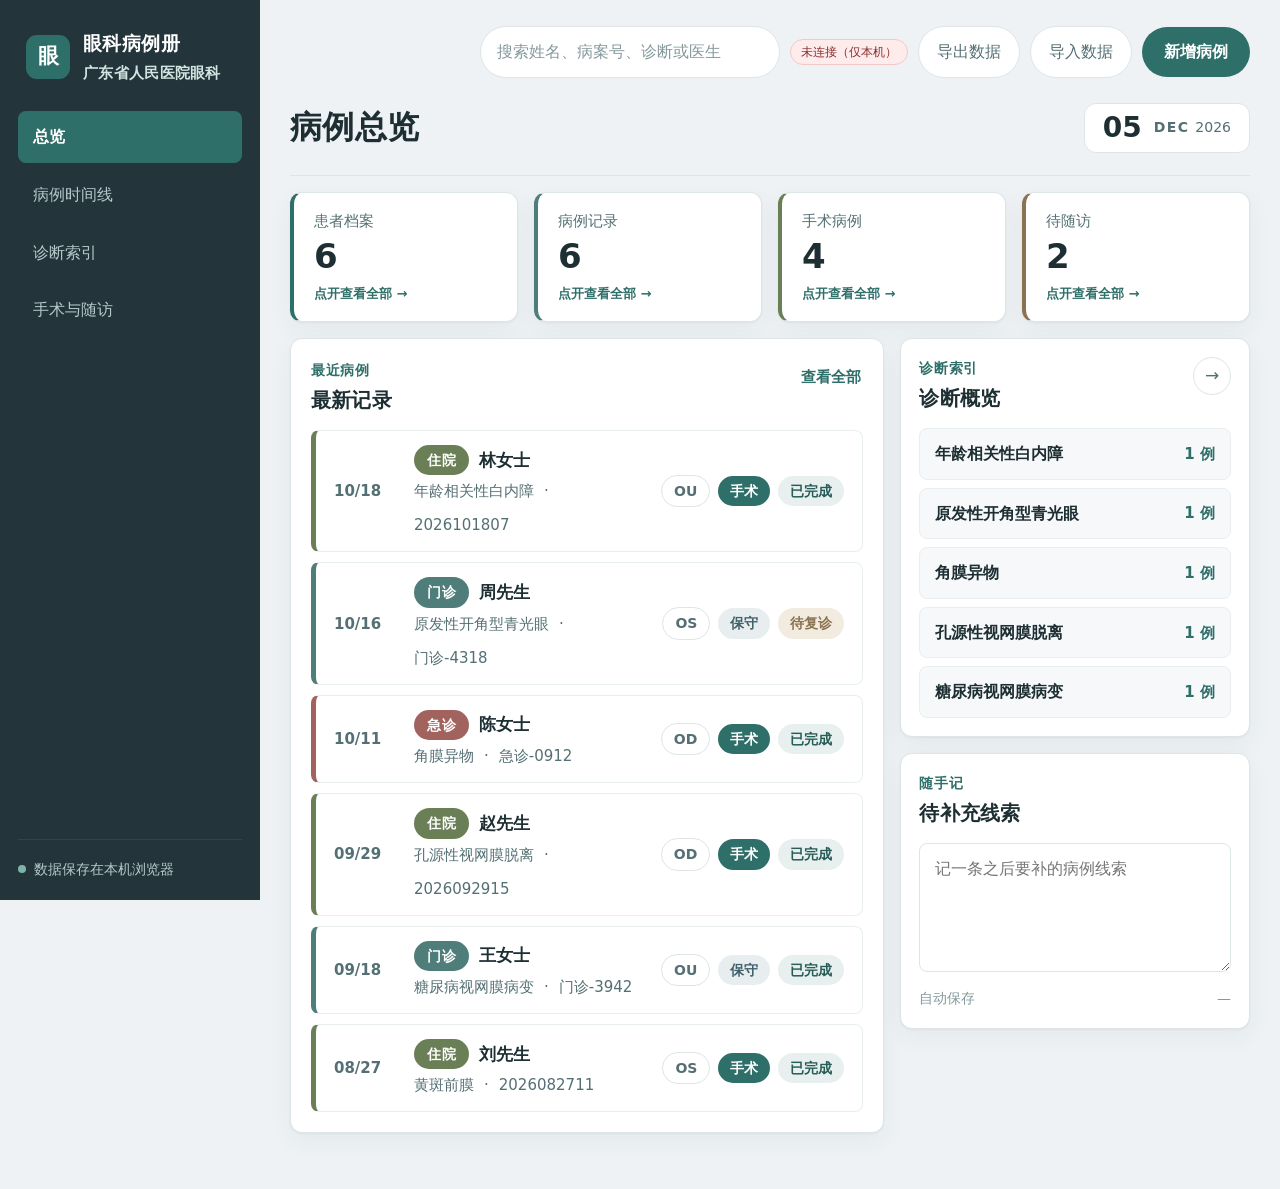
==== index.html @ 085a5a2a "眼科病例录入应用 v57：手机端适配 + PWA 外壳 + AI 结构化抽字段 + 离线独立模式" ====
<!doctype html>
<html lang="zh-CN">
  <head>
    <meta charset="UTF-8" />
    <meta name="viewport" content="width=device-width, initial-scale=1.0" />
    <meta name="theme-color" content="#eef2f4" />
    <title>眼科病例册 | 广东省人民医院眼科</title>
    <link rel="stylesheet" href="./styles.css?v=57" />
    <script src="./app.js?v=57" defer></script>
      <meta http-equiv="Cache-Control" content="no-cache, no-store, must-revalidate" />
    <meta http-equiv="Pragma" content="no-cache" />
    <meta http-equiv="Expires" content="0" />
  <link rel="manifest" href="./manifest.webmanifest"><link rel="apple-touch-icon" href="./icon-192.png"><meta name="theme-color" content="#2f6fed"><meta name="apple-mobile-web-app-capable" content="yes"><meta name="apple-mobile-web-app-title" content="病例记录">
</head>
  <body>
    <div class="app-shell">
      <aside class="sidebar" aria-label="主导航">
        <div class="brand">
          <div class="brand-mark">眼</div>
          <div class="brand-text">
            <strong>眼科病例册</strong>
            <span>广东省人民医院眼科</span>
          </div>
        </div>

        <nav id="primaryNav" class="primary-nav">
          <button class="nav-item active" data-view="dashboard" type="button">总览</button>
          <button class="nav-item" data-view="timeline" type="button">病例时间线</button>
          <button class="nav-item" data-view="diagnosis" type="button">诊断索引</button>
          <button class="nav-item" data-view="surgery" type="button">手术与随访</button>

        </nav>

        <div class="sidebar-bottom">
          <span class="local-status"><i></i>数据保存在本机浏览器</span>
        </div>
      </aside>

      <main class="main-shell">
        <header class="topbar">
          <div class="mobile-brand">
            <div class="brand-mark">眼</div>
            <strong>眼科病例册 · 广东省人民医院眼科</strong>
          </div>
          <div class="topbar-actions">
            <label class="global-search" aria-label="搜索病例或医生">
              <input id="globalSearch" type="search" placeholder="搜索姓名、病案号、诊断或医生" autocomplete="off" />
            </label>
            <span id="syncStatus" class="sync-status is-busy" title="与电脑上的共享病例库自动同步，点一下可立即同步">正在连接…</span>
          <button id="exportBtn" class="quiet-btn" type="button">导出数据</button>
            <button id="importBtn" class="quiet-btn" type="button" title="从电脑导出的 JSON 文件导入，用于换设备或同步">导入数据</button>
            <input id="importFile" class="hidden" type="file" accept=".json,application/json" />
            <button id="addRecordBtn" class="primary-btn" type="button">新增病例</button>
          </div>
        </header>

        <section class="page-header">
          <div>
            <span id="viewEyebrow" class="eyebrow">广东省人民医院眼科</span>
            <h1 id="pageTitle">病例总览</h1>
            <p id="pageSubtitle" class="page-subtitle hidden">把每次接诊留下来，之后还能按诊断和日期回看。</p>
          </div>
          <div class="date-stamp" aria-label="当前日期">
            <strong id="headerDay">20</strong>
            <span><b id="headerMonth">OCT</b><em id="headerYear">2026</em></span>
          </div>
        </section>

        <div id="toast" class="toast" role="status" aria-live="polite"></div>

        <section id="dashboardView" class="view-panel">
          <div class="metric-grid">
            <article class="metric-card">
              <span class="metric-label">患者档案</span>
              <strong id="metricPatients">0</strong>
              <span id="metricPatientsDelta" class="metric-caption">累计去重患者</span>
            </article>
            <article class="metric-card">
              <span class="metric-label">病例记录</span>
              <strong id="metricRecords">0</strong>
              <span class="metric-caption">门诊 · 急诊 · 住院 · 随访</span>
            </article>
            <article class="metric-card">
              <span class="metric-label">手术病例</span>
              <strong id="metricSurgeries">0</strong>
              <span class="metric-caption">已记录手术及操作</span>
            </article>
            <article class="metric-card">
              <span class="metric-label">待随访</span>
              <strong id="metricFollowups">0</strong>
              <span id="metricFollowupCaption" class="metric-caption">未来 30 天内</span>
            </article>
          </div>

          <div class="content-grid overview-grid">
            <section class="section-block main-column">
              <div class="section-heading">
                <div>
                  <span class="section-kicker">最近病例</span>
                  <h2>最新记录</h2>
                </div>
                <button class="text-btn" data-go-view="timeline" type="button">查看全部</button>
              </div>
              <div id="recentList" class="record-list"></div>
            </section>

            <aside class="quick-column">
              <section class="section-block compact-block">
                <div class="section-heading">
                  <div>
                    <span class="section-kicker">诊断索引</span>
                    <h2>诊断概览</h2>
                  </div>
                  <button class="icon-btn" data-go-view="diagnosis" type="button" title="打开诊断索引">→</button>
                </div>
                <div id="diagnosisMini" class="diagnosis-mini-list"></div>
              </section>

              <section class="section-block compact-block">
                <div class="section-heading">
                  <div>
                    <span class="section-kicker">随手记</span>
                    <h2>待补充线索</h2>
                  </div>
                </div>
                <textarea id="quickNote" rows="4" placeholder="记一条之后要补的病例线索"></textarea>
                <div class="quick-note-footer"><span>自动保存</span><span id="noteSavedAt">—</span></div>
              </section>
            </aside>
          </div>
        </section>

        <section id="timelineView" class="view-panel hidden">
          <div class="view-toolbar">
            <div class="filter-tabs" id="typeFilters">
              <button id="dateFilterChip" class="filter-tab active hidden" data-clear-date="1" type="button">日期</button>
            <button class="filter-tab active" data-type-filter="全部" type="button">全部 <span id="allCount">0</span></button>
            <label class="select-control date-picker">日期<input id="datePick" type="date" /></label>
              <button class="filter-tab" data-type-filter="门诊" type="button">门诊</button>
              <button class="filter-tab" data-type-filter="急诊" type="button">急诊</button>
              <button class="filter-tab" data-type-filter="住院" type="button">住院</button>
              <button class="filter-tab" data-type-filter="随访" type="button">随访</button>
              <button class="filter-tab" data-type-filter="疑难" type="button">疑难</button>
            </div>
            <label class="select-control">排序
              <select id="sortSelect">
                <option value="latest">最新优先</option>
                <option value="oldest">最早优先</option>
                <option value="name">按姓名</option>
              </select>
            </label>
          </div>
          <div id="timelineList" class="timeline-list"></div>
        </section>


        <section id="diagnosisView" class="view-panel hidden">
          <div class="view-toolbar">
            <div class="toolbar-title">
              <span class="section-kicker">诊断索引</span>

            </div>
            <label class="select-control">排序
              <select id="diagnosisSort">
                <option value="count">病例数量</option>
                <option value="recent">最近记录</option>
                <option value="alpha">名称</option>
              </select>
            </label>
          </div>
          <div id="diagnosisGrid" class="diagnosis-grid"></div>
        </section>

        <section id="surgeryView" class="view-panel hidden">
          <div class="split-layout">
            <section class="section-block">
              <div class="section-heading">
                <div>
                  <span class="section-kicker">手术记录</span>
                  <h2>手术病例</h2>
                </div>
                <span id="surgeryCountLabel" class="count-label">0 例</span>
              </div>
              <div id="surgeryList" class="record-list"></div>
            </section>
            <section class="section-block">
              <div class="section-heading">
                <div>
                  <span class="section-kicker">术后随访</span>
                  <h2>待随访病人</h2>
                </div>
                <span id="pendingFollowupCountLabel" class="count-label">0 人</span>
              </div>
              <div id="pendingFollowupList" class="followup-list"></div>
            </section>
            <section class="section-block">
              <div class="section-heading">
                <div>
                  <span class="section-kicker">已完成随访</span>
                  <h2>随访记录</h2>
                </div>
                <span id="followupCountLabel" class="count-label">0 人</span>
              </div>
              <div id="followupList" class="followup-list"></div>
            </section>
          </div>
        </section>
      </main>
    </div>

    <div id="recordModal" class="modal-backdrop hidden" aria-hidden="true">
      <div class="modal-dialog form-dialog" role="dialog" aria-modal="true" aria-labelledby="modalTitle">
        <div class="modal-head">
          <div>
            <span class="section-kicker">病例录入</span>
            <h2 id="modalTitle">新增病例记录</h2>
          </div>
          <button id="closeModal" class="icon-btn close-btn" type="button" title="关闭">×</button>
        </div>
        <form id="recordForm">
          <input id="recordId" type="hidden" />
          <div class="form-scroll">
<fieldset class="form-section" id="ocrSection">
<legend>拍照 / 上传识别（打印病历、检查报告、PDF、Word）</legend>
<div class="ocr-row">
<button id="ocrPickBtn" class="quiet-btn" type="button">拍照 / 选文件</button>
<input id="ocrFile" class="hidden" type="file" accept="image/*,application/pdf,.docx,.txt,.csv" />
<button id="ocrRunBtn" class="primary-btn" type="button" disabled>开始识别</button>
<span id="ocrStatus" class="ocr-status">还没有选图</span>
</div>
<img id="ocrPreview" class="ocr-preview hidden" alt="识别用图片" />
<textarea id="ocrText" rows="5" placeholder="识别出的文字会出现在这里，可直接修改；再点下面「按识别结果填表」"></textarea>
<div class="ocr-row">
<button id="ocrFillBtn" class="primary-btn" type="button" disabled>按识别结果填表</button>
<span class="ocr-hint">支持拍照、图片、PDF、Word(.docx)、txt；识别后自动填入空白项，文件也会存进本条记录的附件</span>
</div>
</fieldset>
            <label class="difficult-toggle"><input id="recordDifficult" type="checkbox" /><span>标记为疑难病例</span></label>
            <fieldset class="form-section">
              <legend>就诊信息</legend>
              <div class="form-grid form-grid-4">
                <label class="field">就诊日期 <span class="required">*</span>
                  <input id="encounterDate" type="date" required />
                </label>
                <label class="field">就诊类型 <span class="required">*</span>
                  <select id="encounterType" required><option>门诊</option><option>急诊</option><option>住院</option><option>随访</option></select>
                </label>
                <label class="field">病例状态
                  <select id="recordStatus"><option>进行中</option><option>已完成</option><option>待复诊</option></select>
                </label>
                <label class="field">眼别
                  <select id="recordEye"><option>OD</option><option>OS</option><option>OU</option><option>未明确</option></select>
                </label>
                <label class="field span-2">主管医生<input id="attendingDoctor" type="text" placeholder="如：李医生" /></label>
              </div>
            </fieldset>

            <fieldset class="form-section">
              <legend>患者与诊断</legend>
              <div class="form-grid form-grid-4">
                <label class="field span-2">姓名 <span class="required">*</span><input id="patientName" type="text" placeholder="患者姓名" required /></label>
                <label class="field">住院号 / 病案号<input id="patientNo" type="text" placeholder="如 2026101807" /></label>
                <label class="field">性别<select id="patientGender"><option>女</option><option>男</option><option>未记录</option></select></label>
                <label class="field">年龄<input id="patientAge" type="number" min="0" max="130" placeholder="岁" /></label>
                <label class="field span-3">主要诊断 <span class="required">*</span><input id="recordDiagnosis" type="text" placeholder="输入诊断名称" required /></label>
              <div class="field span-4"><span>次要诊断（可多个）</span><div class="tag-input"><input id="secondaryInput" type="text" placeholder="输入后回车或点添加" /><button type="button" class="mini-btn" id="addSecondaryBtn">添加</button></div><div id="secondaryList" class="tag-list"></div></div>
              </div>
              <label class="field">主诉<textarea id="chiefComplaint" rows="2" placeholder="一句话，如：右眼视物模糊 3 天"></textarea></label><label class="field">既往病史<textarea id="pastHistory" rows="2" placeholder="如：否认高血压、糖尿病史；有手术史"></textarea></label>
            </fieldset>

            <fieldset class="form-section">
              <legend>专科查体</legend>
              <div class="exam-head">

                <div class="exam-head-actions">
                  <button type="button" class="mini-btn" id="examNormalAll">查体未见异常</button>
                  <button type="button" class="mini-btn" id="examApplyLast">套用上次</button>
                  <button type="button" class="mini-btn" id="examClearExam">清空</button>
                </div>
              </div>

              <div class="vital-legend">参考：眼压 10-21 mmHg；视力 ≥1.0 正常，0.1-0.9 偏低（橙），<0.1 或 手动/指数/光感 明显异常（红）。文本框会随内容自动长高。</div><div class="exam-vitals">
                <label class="vital">裸眼视力 OD<input id="examVisionOd" type="text" list="visionOptions" placeholder="1.0" /></label>
                <label class="vital">裸眼视力 OS<input id="examVisionOs" type="text" list="visionOptions" placeholder="1.0" /></label>
                <label class="vital">矫正视力 OD<input id="examVisionCorrOd" type="text" list="visionOptions" placeholder="1.0" /></label>
                <label class="vital">矫正视力 OS<input id="examVisionCorrOs" type="text" list="visionOptions" placeholder="1.0" /></label>
                <label class="vital">验光 OD<input id="examRefractionOd" type="text" list="refractionOptions" placeholder="-2.00/-0.50×180" /></label>
                <label class="vital">验光 OS<input id="examRefractionOs" type="text" list="refractionOptions" placeholder="-1.50" /></label>
                <label class="vital">眼压 OD<input id="examIopOd" type="text" list="iopOptions" placeholder="16" /></label>
                <label class="vital">眼压 OS<input id="examIopOs" type="text" list="iopOptions" placeholder="16" /></label>
              </div>

              <div id="examSegments" class="exam-segments"></div>

              <label class="field">补充所见<textarea id="examDetails" rows="2" placeholder="上面没覆盖到的内容，可留空"></textarea></label>
              <div id="examRecent" class="exam-recent"></div>

              <div class="exam-field">
                <span class="exam-hint">本次完成的检查</span>
                <div class="check-grid">
                  <label class="check-pill"><input type="checkbox" value="视力" data-exam /><span>视力</span></label>
                  <label class="check-pill"><input type="checkbox" value="验光" data-exam /><span>验光</span></label>
                  <label class="check-pill"><input type="checkbox" value="眼压" data-exam /><span>眼压</span></label>
                  <label class="check-pill"><input type="checkbox" value="裂隙灯" data-exam /><span>裂隙灯</span></label>
                  <label class="check-pill"><input type="checkbox" value="眼底" data-exam /><span>眼底</span></label>
                  <label class="check-pill"><input type="checkbox" value="OCT" data-exam /><span>OCT</span></label>
                  <label class="check-pill"><input type="checkbox" value="视野" data-exam /><span>视野</span></label>
                  <label class="check-pill"><input type="checkbox" value="超声/UBM" data-exam /><span>超声 / UBM</span></label>
                  <label class="check-pill"><input type="checkbox" value="其他" data-exam /><span>其他</span></label>
                </div>
              </div>
            </fieldset>

            <fieldset class="form-section">
              <legend>辅助检查</legend>
              <label class="field">检查所见<textarea id="auxExam" rows="3" placeholder="OCT、视野、UBM、造影、B 超等关键结果"></textarea></label>
              <div class="attach-block">
                <span class="field-label">报告图片或文件（可多选，图片会自动压缩）</span>
                <input id="attachInput" class="attach-input" type="file" multiple accept="image/*,.pdf,.doc,.docx,.xls,.xlsx" />
                <div id="attachList" class="attach-list"></div>
              </div>
            </fieldset>

            <fieldset class="form-section">
              <legend>全身情况</legend>
              <label class="field">入院时全身情况<textarea id="generalAdmission" rows="2" placeholder="如：一般情况可，血压 130/80，心肺未见异常"></textarea></label>
              <label class="field">术后 / 保守治疗后全身情况<textarea id="generalAfter" rows="2" placeholder="如：术后一般情况平稳，无发热"></textarea></label>
            </fieldset>

            <fieldset class="form-section">
              <legend>处理与随访</legend>
              <div class="form-grid form-grid-4">
                <label class="field">治疗类型<select id="treatmentType"><option>保守治疗</option><option>手术治疗</option></select></label>
              <label class="field">主刀医师<input id="surgeon" type="text" placeholder="如：张医生" /></label>
              <label class="field span-2">治疗方式<select id="treatment"><option>观察</option><option>药物治疗</option><option>激光治疗</option><option>注射治疗</option><option>手术治疗</option><option>转诊</option><option>其他</option></select></label>
                <label class="field span-2">标签<input id="recordTags" type="text" placeholder="用逗号分隔，如：典型病例, 教学" /></label>
                <label class="field span-2">手术 / 操作名称<input id="surgeryName" type="text" placeholder="如：超声乳化白内障吸除术" /></label>
                <label class="field">手术日期<input id="surgeryDate" type="date" /></label>
                <label class="field">参与角色<select id="surgeryRole"><option>未记录</option><option>主刀</option><option>助手</option><option>观摩</option><option>协作</option></select></label>
                <label class="field">麻醉方式<select id="anesthesia"><option>未记录</option><option>局麻</option><option>全麻</option><option>表面麻醉</option><option>局部联合</option></select></label>
                <label class="field">下次随访<input id="followupDate" type="date" /></label>
                <label class="field">是否再次入院<select id="readmission"><option>未记录</option><option>否</option><option>是</option></select></label>
                <label class="field span-2">术后恢复<textarea id="postop" rows="2" placeholder="术后视力、眼压、切口、并发症"></textarea></label>
              </div>
              <label class="field">备注<textarea id="recordNotes" rows="2" placeholder="之后会用到的信息"></textarea></label>
            </fieldset>

            <fieldset class="form-section hidden" id="postExamSection">
              <legend>术后查体（术眼）</legend>
              <div class="exam-head">
                <span class="exam-hint post-eye" id="postEyeHint">术眼</span>
                <div class="exam-head-actions">
                  <button type="button" class="mini-btn" id="postNormalAll">查体未见异常</button>
                  <button type="button" class="mini-btn" id="postClearExam">清空</button>
                </div>
              </div>
              <div class="exam-vitals exam-vitals-3">
                <label class="vital">术后裸眼视力<input id="postVisionUc" type="text" list="visionOptions" placeholder="0.6" /></label>
                <label class="vital">术后矫正视力<input id="postVisionCorr" type="text" list="visionOptions" placeholder="1.0" /></label>
                <label class="vital">术后验光<input id="postRefraction" type="text" list="refractionOptions" placeholder="-1.50" /></label>
                <label class="vital">术后眼压 OD<input id="postIopOd" type="text" list="iopOptions" placeholder="16" /></label>
                <label class="vital">术后眼压 OS<input id="postIopOs" type="text" list="iopOptions" placeholder="16" /></label>
              </div>
              <div id="postSegments" class="exam-segments"></div>
              <label class="field">术后补充<textarea id="postExtra" rows="2" placeholder="切口、前房、并发症等"></textarea></label>
            </fieldset>
          </div>
          <div class="modal-actions">
            <button id="cancelModal" class="quiet-btn" type="button">取消</button>
            <button class="primary-btn" type="submit">保存记录</button>
          </div>
        </form>
      </div>
    </div>

    <div id="detailModal" class="modal-backdrop hidden" aria-hidden="true">
      <div class="modal-dialog detail-dialog" role="dialog" aria-modal="true" aria-labelledby="detailTitle">
        <div class="modal-head">
          <div>
            <span class="section-kicker">病例详情</span>
            <h2 id="detailTitle">病例详情</h2>
          </div>
          <button id="closeDetail" class="icon-btn close-btn" type="button" title="关闭">×</button>
        </div>
        <div id="detailContent" class="detail-content"></div>
        <div class="modal-actions detail-actions">
          <button id="editDetail" class="quiet-btn" type="button">编辑记录</button>
          <button id="deleteDetail" class="danger-btn" type="button">删除记录</button>
        </div>
      </div>
    </div>

    <datalist id="visionOptions">
      <option value="1.0"></option><option value="0.8"></option><option value="0.6"></option>
      <option value="0.5"></option><option value="0.4"></option><option value="0.3"></option>
      <option value="0.25"></option><option value="0.2"></option><option value="0.12"></option>
      <option value="0.1"></option><option value="指数/眼前"></option><option value="手动"></option>
      <option value="光感"></option><option value="无光感"></option>
    </datalist>
    <datalist id="refractionOptions">
      <option value="平光"></option><option value="-1.00"></option><option value="-1.50"></option>
      <option value="-2.00"></option><option value="-2.50"></option><option value="-3.00"></option>
      <option value="-4.00"></option><option value="-6.00"></option><option value="-8.00"></option>
      <option value="-10.00"></option><option value="+1.00"></option><option value="+2.00"></option>
      <option value="-2.00/-0.50×180"></option><option value="-3.00/-0.75×90"></option>
    </datalist>
    <datalist id="iopOptions">
      <option value="10"></option><option value="12"></option><option value="14"></option>
      <option value="16"></option><option value="18"></option><option value="20"></option>
      <option value="22"></option><option value="25"></option><option value="28"></option><option value="30"></option>
    </datalist>
  <script>if(location.protocol==="https:"&&navigator.serviceWorker){navigator.serviceWorker.register("./sw.js").catch(function(){});}</script>
</body>
</html>
---- styles.css ----
:root {
  --canvas: #eef2f4;
  --surface: #ffffff;
  --surface-soft: #f6f8f9;
  --line: #dde5e7;
  --line-soft: #e9eef0;
  --ink: #1e2f33;
  --ink-soft: #557074;
  --ink-faint: #86999d;
  --nav: #23353a;
  --nav-soft: #b6c9ca;
  --brand: #2f6f6a;
  --brand-dark: #275c58;
  --brand-soft: #e7f0ee;
  --warn: #8a7350;
  --warn-soft: #f2ece0;
  --danger: #8f5f5e;
  --danger-soft: #f3e9e8;
  --difficult: #6f6488;
  --difficult-soft: #f2f0f6;
  --type-outpatient: #4f7d7a;
  --type-emergency: #a2635f;
  --type-inpatient: #6b7f57;
  --type-followup: #8a7350;
  --radius: 12px;
  --radius-sm: 8px;
  --shadow: 0 1px 2px rgba(31, 52, 56, 0.05), 0 8px 24px rgba(31, 52, 56, 0.05);
  --shadow-lg: 0 24px 60px rgba(24, 42, 46, 0.22);
  --gap: 16px;
}
* { box-sizing: border-box; }
html { font-size: 16px; }
body {
  margin: 0;
  min-width: 320px;
  background: var(--canvas);
  color: var(--ink);
  font-family: "PingFang SC", "Microsoft YaHei", "Hiragino Sans GB", "Source Han Sans SC", system-ui, -apple-system, "Segoe UI", sans-serif;
  font-size: 16px;
  line-height: 1.6;
  -webkit-font-smoothing: antialiased;
}
button, input, textarea, select { font: inherit; color: inherit; }
button { cursor: pointer; }
button:focus-visible, input:focus-visible, textarea:focus-visible, select:focus-visible {
  outline: 3px solid rgba(47, 111, 106, 0.25);
  outline-offset: 2px;
}
h1, h2, h3 { margin: 0; font-weight: 700; letter-spacing: 0.01em; }
p { margin: 0; }
.hidden { display: none !important; }

/* ---------- shell ---------- */
.app-shell { min-height: 100vh; display: grid; grid-template-columns: 260px minmax(0, 1fr); }
.sidebar {
  background: var(--nav);
  color: #fff;
  padding: 26px 18px 20px;
  display: flex;
  flex-direction: column;
  min-height: 100vh;
  position: sticky;
  top: 0;
  align-self: start;
}
.brand { display: flex; gap: 13px; align-items: center; padding: 2px 8px 26px; }
.brand-mark {
  width: 44px; height: 44px; flex: none;
  display: grid; place-items: center;
  background: var(--brand); color: #fff;
  font-weight: 700; font-size: 21px;
  border-radius: 11px;
}
.brand-text strong { display: block; font-size: 19px; letter-spacing: 0.02em; }
.brand-text span {
  display: block; margin-top: 3px;
  color: #d2e4e1; font-size: 15px; font-weight: 600; letter-spacing: 0.02em;
}
.primary-nav { display: grid; gap: 6px; flex: 1; align-content: start; }
.nav-item {
  border: 0; background: transparent; color: var(--nav-soft);
  text-align: left; border-radius: var(--radius-sm);
  padding: 13px 15px; font-size: 16px;
  transition: background 0.16s ease, color 0.16s ease;
}
.nav-item:hover { background: rgba(255, 255, 255, 0.08); color: #fff; }
.nav-item.active { background: var(--brand); color: #fff; font-weight: 600; }
.sidebar-bottom { padding-top: 18px; border-top: 1px solid rgba(255, 255, 255, 0.08); margin-top: 14px; }
.local-status { display: flex; align-items: center; gap: 8px; color: var(--nav-soft); font-size: 14px; }
.local-status i { width: 8px; height: 8px; border-radius: 50%; background: #7fb3a9; flex: none; }

/* ---------- topbar & page head ---------- */
.main-shell { min-width: 0; padding: 22px 30px 56px; }
.topbar {
  display: flex; align-items: center; justify-content: flex-end;
  gap: var(--gap); padding: 4px 0 16px;
}
.mobile-brand { display: none; align-items: center; gap: 11px; font-size: 17px; font-weight: 600; }
.mobile-brand .brand-mark { width: 36px; height: 36px; font-size: 17px; }
.topbar-actions { display: flex; align-items: center; gap: 10px; }
.global-search input {
  width: 300px; padding: 12px 16px; font-size: 16px;
  border: 1px solid var(--line); border-radius: 999px;
  background: var(--surface);
}
.global-search input::placeholder { color: var(--ink-faint); }
.page-header {
  display: flex; align-items: flex-end; justify-content: space-between;
  gap: var(--gap); padding: 8px 0 22px;
  border-bottom: 1px solid var(--line);
  margin-bottom: var(--gap);
}
.eyebrow { display: block; font-size: 15px; font-weight: 700; color: var(--brand); letter-spacing: 0.06em; }
.page-header h1 { font-size: 32px; margin-top: 8px; }
.page-subtitle { color: var(--ink-soft); font-size: 15px; }
.date-stamp {
  display: flex; align-items: center; gap: 12px;
  background: var(--surface); border: 1px solid var(--line);
  border-radius: var(--radius); padding: 10px 18px;
}
.date-stamp strong { font-size: 28px; line-height: 1; }
.date-stamp span { display: block; font-size: 14px; color: var(--ink-soft); }
.date-stamp b { display: block; letter-spacing: 0.1em; }
.date-stamp em { font-style: normal; }

/* ---------- buttons ---------- */
.primary-btn {
  border: 0; background: var(--brand); color: #fff;
  border-radius: 999px; padding: 12px 22px;
  font-size: 16px; font-weight: 600;
  transition: background 0.16s ease;
}
.primary-btn:hover { background: var(--brand-dark); }
.quiet-btn {
  border: 1px solid var(--line); background: var(--surface); color: var(--ink-soft);
  border-radius: 999px; padding: 12px 18px; font-size: 16px;
}
.quiet-btn:hover { border-color: var(--brand); color: var(--brand); }
.danger-btn {
  border: 1px solid var(--danger-soft); background: var(--danger-soft); color: var(--danger);
  border-radius: 999px; padding: 12px 18px; font-size: 16px;
}
.text-btn {
  border: 0; background: transparent; color: var(--brand);
  font-size: 15px; padding: 6px 2px; font-weight: 600;
}
.text-btn:hover { color: var(--brand-dark); }
.icon-btn {
  border: 1px solid var(--line); background: var(--surface); color: var(--ink-soft);
  width: 38px; height: 38px; border-radius: 50%; font-size: 17px;
}
.icon-btn:hover { border-color: var(--brand); color: var(--brand); }
.mini-btn {
  border: 1px solid var(--line); background: var(--surface); color: var(--ink-soft);
  border-radius: 999px; padding: 8px 15px; font-size: 15px;
}
.mini-btn:hover { border-color: var(--brand); color: var(--brand); background: var(--brand-soft); }

/* ---------- metrics ---------- */
.metric-grid { display: grid; grid-template-columns: repeat(4, minmax(0, 1fr)); gap: var(--gap); }
.metric-card {
  background: var(--surface); border: 1px solid var(--line);
  border-left: 4px solid var(--brand);
  border-radius: var(--radius); padding: 16px 20px;
  box-shadow: var(--shadow);
}
.metric-card:nth-child(2) { border-left-color: #4f7d7a; }
.metric-card:nth-child(3) { border-left-color: #6b7f57; }
.metric-card:nth-child(4) { border-left-color: #8a7350; }
.metric-label { display: block; font-size: 15px; color: var(--ink-soft); }
.metric-card strong { display: block; font-size: 34px; line-height: 1.15; margin: 4px 0 2px; }
.metric-caption { font-size: 14px; color: var(--ink-faint); }

.content-grid { display: grid; grid-template-columns: minmax(0, 1.7fr) minmax(0, 1fr); gap: var(--gap); margin-top: var(--gap); }
.quick-column { display: grid; gap: var(--gap); align-content: start; }
.section-block {
  background: var(--surface); border: 1px solid var(--line);
  border-radius: var(--radius); padding: 20px; box-shadow: var(--shadow);
}
.compact-block { padding: 18px; }
.section-heading { display: flex; align-items: flex-start; justify-content: space-between; gap: 12px; margin-bottom: 14px; }
.section-kicker { display: block; font-size: 14px; font-weight: 700; color: var(--brand); letter-spacing: 0.05em; }
.section-heading h2 { font-size: 20px; margin-top: 3px; }
.count-label { font-size: 15px; color: var(--ink-soft); }
.toolbar-title { display: grid; gap: 2px; }

/* ---------- record rows ---------- */
.record-list { display: grid; gap: 10px; }
.record-row {
  display: grid; grid-template-columns: 64px minmax(0, 1fr) auto;
  align-items: center; gap: 16px;
  width: 100%; text-align: left;
  background: var(--surface);
  border: 1px solid var(--line-soft); border-left: 5px solid var(--line);
  border-radius: var(--radius-sm); padding: 14px 18px;
  transition: box-shadow 0.16s ease, transform 0.16s ease, border-color 0.16s ease;
}
.record-row:hover { box-shadow: var(--shadow); transform: translateY(-1px); }
.record-row.type-accent-outpatient { border-left-color: var(--type-outpatient); }
.record-row.type-accent-emergency { border-left-color: var(--type-emergency); }
.record-row.type-accent-inpatient { border-left-color: var(--type-inpatient); }
.record-row.type-accent-followup { border-left-color: var(--type-followup); }
.record-date { font-size: 15px; font-weight: 600; color: var(--ink-soft); }
.record-main { min-width: 0; }
.record-title { display: flex; align-items: center; gap: 10px; flex-wrap: wrap; }
.record-title strong { font-size: 17px; }
.record-sub { display: flex; gap: 10px; margin-top: 4px; font-size: 15px; color: var(--ink-soft); flex-wrap: wrap; }
.record-sub .record-doctor { flex: 0 1 auto; }
.record-side { display: flex; align-items: center; gap: 8px; flex-wrap: wrap; justify-content: flex-end; }

.type-badge {
  font-size: 14px; font-weight: 600; padding: 4px 13px; border-radius: 999px;
  background: var(--type-outpatient); color: #fff; letter-spacing: 0.04em;
}
.type-outpatient { background: var(--type-outpatient); }
.type-emergency { background: var(--type-emergency); }
.type-inpatient { background: var(--type-inpatient); }
.type-followup { background: var(--type-followup); }
.eye-badge {
  font-size: 14px; font-weight: 600; padding: 4px 12px; border-radius: 999px;
  background: var(--surface); border: 1px solid var(--line); color: var(--ink-soft);
}
.status-badge {
  font-size: 14px; font-weight: 600; padding: 4px 12px; border-radius: 999px;
  background: var(--brand-soft); color: var(--brand-dark);
}
.status-badge.pending { background: var(--warn-soft); color: var(--warn); }
.status-badge.progress { background: #e8eef0; color: #41626a; }
.badge-difficult {
  font-size: 14px; font-weight: 700; padding: 4px 13px; border-radius: 999px;
  background: var(--difficult); color: #fff; letter-spacing: 0.06em;
}
.empty-state {
  border: 1px dashed var(--line); border-radius: var(--radius-sm);
  padding: 28px 18px; text-align: center; color: var(--ink-faint); font-size: 15px;
}
.empty-state strong { display: block; color: var(--ink-soft); font-size: 16px; margin-bottom: 4px; }

.diagnosis-mini-list { display: grid; gap: 8px; }
.diagnosis-mini-row {
  display: flex; align-items: center; justify-content: space-between; gap: 10px;
  background: var(--surface-soft); border: 1px solid var(--line-soft);
  border-radius: var(--radius-sm); padding: 12px 15px;
}
.diagnosis-mini-row strong { font-size: 16px; font-weight: 600; }
.diagnosis-mini-row span { font-size: 15px; color: var(--brand); font-weight: 700; }

#quickNote {
  width: 100%; border: 1px solid var(--line); border-radius: var(--radius-sm);
  padding: 12px 15px; font-size: 16px; resize: vertical; background: var(--surface);
}
.quick-note-footer { display: flex; justify-content: space-between; margin-top: 8px; font-size: 14px; color: var(--ink-faint); }

/* ---------- toolbars ---------- */
.view-toolbar {
  display: flex; align-items: center; justify-content: space-between;
  gap: var(--gap); margin-bottom: 18px; flex-wrap: wrap;
}
.filter-tabs { display: flex; gap: 8px; flex-wrap: wrap; }
.filter-tab {
  border: 1px solid var(--line); background: var(--surface); color: var(--ink-soft);
  border-radius: 999px; padding: 9px 18px; font-size: 16px;
}
.filter-tab span { color: var(--ink-faint); margin-left: 5px; }
.filter-tab.active { background: var(--brand); border-color: var(--brand); color: #fff; font-weight: 600; }
.filter-tab.active span { color: rgba(255, 255, 255, 0.85); }
.select-control { display: flex; align-items: center; gap: 8px; font-size: 16px; color: var(--ink-soft); }
.select-control select {
  border: 1px solid var(--line); border-radius: var(--radius-sm);
  padding: 10px 14px; font-size: 16px; background: var(--surface);
}

/* ---------- timeline ---------- */
.timeline-list { display: grid; gap: 20px; }
.timeline-month {
  display: grid; gap: 10px;
  border-left: 2px solid var(--line); padding-left: 18px; position: relative;
}
.timeline-month::before {
  content: ""; position: absolute; left: -7px; top: 8px;
  width: 12px; height: 12px; border-radius: 50%;
  background: var(--surface); border: 3px solid var(--brand);
}
.month-label { font-size: 16px; font-weight: 700; color: var(--ink-soft); }
.timeline-stack { display: grid; gap: 10px; }

/* ---------- diagnosis ---------- */
.diagnosis-grid { display: grid; grid-template-columns: repeat(auto-fill, minmax(270px, 1fr)); gap: var(--gap); }
.diagnosis-card {
  border: 1px solid var(--line); background: var(--surface);
  border-radius: var(--radius); padding: 18px; text-align: left;
  display: grid; gap: 14px; box-shadow: var(--shadow);
}
.diagnosis-card:hover { border-color: var(--brand); }
.diagnosis-card-top { display: flex; align-items: flex-start; justify-content: space-between; gap: 10px; }
.diagnosis-card-top h3 { font-size: 18px; margin-top: 4px; }
.diagnosis-card-count { font-size: 26px; color: var(--brand); }
.diagnosis-card-bottom { display: flex; gap: 16px; flex-wrap: wrap; font-size: 15px; color: var(--ink-soft); }
.diagnosis-card-bottom b { color: var(--ink); }

/* ---------- surgery ---------- */
.split-layout { display: grid; grid-template-columns: repeat(2, minmax(0, 1fr)); gap: var(--gap); }
.followup-list { display: grid; gap: 10px; }
.followup-item {
  text-align: left; border: 1px solid var(--line-soft); background: var(--surface-soft);
  border-radius: var(--radius-sm); padding: 14px 17px; display: grid; gap: 4px; width: 100%;
}
.followup-item:hover { border-color: var(--brand); background: #fff; }
.followup-top { display: flex; align-items: center; justify-content: space-between; gap: 10px; font-size: 16px; }
.followup-date { font-size: 15px; color: var(--brand); font-weight: 600; }
.followup-meta { font-size: 15px; color: var(--ink-soft); }
.followup-result { font-size: 15px; color: var(--ink-faint); }

/* ---------- modal ---------- */
.modal-backdrop {
  position: fixed; inset: 0; background: rgba(28, 44, 48, 0.45);
  display: grid; place-items: center; padding: 20px; z-index: 40;
  overflow-y: auto;
}
.modal-dialog {
  background: var(--surface); border-radius: var(--radius);
  width: min(1020px, 100%); max-height: 88vh; display: flex; flex-direction: column;
  box-shadow: var(--shadow-lg); overflow: hidden;
}
.detail-dialog { width: min(740px, 100%); }
.form-dialog form { display: flex; flex-direction: column; flex: 1 1 auto; min-height: 0; }
.modal-head {
  display: flex; align-items: flex-start; justify-content: space-between;
  gap: var(--gap); padding: 20px 26px; border-bottom: 1px solid var(--line-soft);
}
.modal-head h2 { font-size: 21px; margin-top: 3px; }
.close-btn { font-size: 19px; }
.form-scroll { flex: 1 1 auto; min-height: 0; overflow-y: auto; padding: 20px 26px 24px; }
.form-section { border: 0; border-top: 1px solid var(--line-soft); margin: 0; padding: 20px 0 0; }
.form-section:first-of-type { border-top: 0; padding-top: 0; }
.form-section legend { font-size: 17px; font-weight: 700; color: var(--brand-dark); padding: 0 0 14px; }
.form-grid { display: grid; gap: 14px 16px; }
.form-grid-4 { grid-template-columns: repeat(4, minmax(0, 1fr)); }
.form-grid-2 { grid-template-columns: repeat(2, minmax(0, 1fr)); }
.span-2 { grid-column: span 2; }
.span-3 { grid-column: span 3; }
.field { display: grid; gap: 6px; font-size: 15px; color: var(--ink-soft); }
.field input, .field select, .field textarea {
  border: 1px solid var(--line); border-radius: var(--radius-sm);
  padding: 11px 13px; font-size: 16px; color: var(--ink); background: var(--surface); width: 100%;
}
.field input:focus, .field select:focus, .field textarea:focus { border-color: var(--brand); }
.field textarea { resize: vertical; }
.required { color: var(--danger); }
.difficult-toggle {
  display: flex; align-items: center; gap: 10px;
  background: var(--difficult-soft); border: 1px solid #e0dbe9;
  border-radius: var(--radius-sm); padding: 13px 16px;
  margin-bottom: 20px; font-size: 16px; font-weight: 600; color: var(--difficult);
}
.difficult-toggle input { width: 19px; height: 19px; accent-color: var(--difficult); }
.modal-actions {
  display: flex; justify-content: flex-end; gap: 10px;
  padding: 16px 26px; border-top: 1px solid var(--line-soft); background: var(--surface-soft);
}
.detail-actions { justify-content: space-between; }
.detail-content { flex: 1 1 auto; min-height: 0; overflow-y: auto; padding: 20px 26px; }
.detail-section { padding-bottom: 16px; }
.detail-section + .detail-section { border-top: 1px solid var(--line-soft); padding-top: 16px; }
.detail-section h3 { font-size: 16px; color: var(--brand-dark); margin-bottom: 10px; }
.detail-row { display: grid; grid-template-columns: 100px minmax(0, 1fr); gap: 12px; padding: 5px 0; font-size: 16px; }
.detail-label { color: var(--ink-faint); }

/* ---------- exam quick entry ---------- */
.exam-head { display: flex; align-items: center; justify-content: flex-end; gap: 12px; flex-wrap: wrap; margin-bottom: 14px; }
.exam-head-actions { display: flex; gap: 8px; flex-wrap: wrap; }
.exam-hint { font-size: 15px; color: var(--ink-faint); }
.exam-vitals { display: grid; grid-template-columns: repeat(4, minmax(0, 1fr)); gap: 10px; margin-bottom: 18px; }
.vital { display: grid; gap: 6px; font-size: 14px; color: var(--ink-soft); }
.vital input {
  border: 1px solid var(--line); border-radius: var(--radius-sm);
  padding: 10px 11px; font-size: 16px; width: 100%; background: var(--surface);
}
.vital input:focus { border-color: var(--brand); }
.exam-segments { display: grid; gap: 10px; margin-bottom: 16px; }
.seg-group {
  display: grid; grid-template-columns: 96px minmax(0, 1fr); gap: 14px;
  align-items: start; padding: 11px 14px;
  background: var(--surface-soft); border: 1px solid var(--line-soft); border-radius: var(--radius-sm);
}
.seg-label { font-size: 15px; font-weight: 600; color: var(--ink-soft); padding-top: 5px; }
.seg-chips { display: flex; flex-wrap: wrap; gap: 8px; }
.chip {
  border: 1px solid var(--line); background: var(--surface); color: var(--ink-soft);
  border-radius: 999px; padding: 7px 14px; font-size: 15px; line-height: 1.4;
  transition: background 0.14s ease, border-color 0.14s ease, color 0.14s ease;
}
.chip:hover { border-color: var(--brand); color: var(--brand); }
.chip.active { background: var(--brand-soft); border-color: var(--brand); color: var(--brand-dark); font-weight: 600; }
.exam-recent { display: flex; flex-wrap: wrap; gap: 8px; margin: 10px 0 4px; }
.exam-recent:empty { display: none; }
.exam-field { padding-top: 16px; margin-top: 16px; border-top: 1px solid var(--line-soft); }
.check-grid { display: flex; flex-wrap: wrap; gap: 8px; margin-top: 10px; }
.check-pill {
  display: inline-flex; align-items: center; gap: 7px;
  border: 1px solid var(--line); border-radius: 999px;
  padding: 8px 15px; font-size: 15px; background: var(--surface); color: var(--ink-soft);
}
.check-pill:has(input:checked) { border-color: var(--brand); background: var(--brand-soft); color: var(--brand-dark); font-weight: 600; }
.check-pill input { accent-color: var(--brand); }

/* ---------- toast ---------- */
.toast {
  position: fixed; left: 50%; bottom: 32px; transform: translate(-50%, 16px);
  background: var(--nav); color: #fff; border-radius: 999px;
  padding: 13px 24px; font-size: 16px; opacity: 0; pointer-events: none;
  transition: opacity 0.2s ease, transform 0.2s ease; z-index: 60;
}
.toast.show { opacity: 1; transform: translate(-50%, 0); }

/* ---------- date index ---------- */
.date-index { display: grid; gap: 22px; }
.date-month { display: grid; gap: 12px; }
.date-days { display: grid; grid-template-columns: repeat(auto-fill, minmax(340px, 1fr)); gap: 14px; align-items: start; }
.date-day {
  background: var(--surface); border: 1px solid var(--line);
  border-radius: var(--radius); box-shadow: var(--shadow); overflow: hidden;
}
.date-day-head {
  display: flex; align-items: center; gap: 12px; width: 100%; text-align: left;
  border: 0; background: var(--surface-soft); border-bottom: 1px solid var(--line-soft);
  padding: 12px 16px;
}
.date-day-head:hover { background: var(--brand-soft); }
.date-day-num { font-size: 26px; font-weight: 700; color: var(--brand); line-height: 1; min-width: 36px; }
.date-day-meta { font-size: 14px; color: var(--ink-soft); }
.date-day-list { display: grid; gap: 8px; padding: 12px; }
.date-day-list .record-row { grid-template-columns: minmax(0, 1fr); padding: 10px 14px; border-left-width: 4px; }
.date-day-list .record-date { display: none; }
.date-day-list .record-sub { font-size: 14px; }
@media (max-width: 860px) {
  .date-days { grid-template-columns: minmax(0, 1fr); }
}

/* ---------- round 3 ---------- */
.metric-link { cursor: pointer; text-align: left; }
.metric-link:hover { border-color: var(--brand); box-shadow: var(--shadow-lg); transform: translateY(-2px); }
.metric-link::after { content: "点开查看全部 →"; display: block; margin-top: 8px; font-size: 13px; font-weight: 600; color: var(--brand); }
.date-picker { display: inline-flex; align-items: center; gap: 8px; font-size: 16px; color: var(--ink-soft); }
.date-picker input { border: 1px solid var(--line); border-radius: 999px; padding: 9px 14px; font-size: 15px; background: var(--surface); }
.tag-input { display: flex; gap: 8px; align-items: center; }
.tag-input input { flex: 1 1 auto; border: 1px solid var(--line); border-radius: var(--radius-sm); padding: 11px 13px; font-size: 16px; background: var(--surface); }
.tag-list { display: flex; flex-wrap: wrap; gap: 8px; margin-top: 8px; }
.tag-list:empty { display: none; }
.tag-item { display: inline-flex; align-items: center; gap: 6px; background: var(--brand-soft); border: 1px solid #cfe0dd; border-radius: 999px; padding: 6px 10px 6px 14px; font-size: 15px; color: var(--brand-dark); }
.tag-item button { border: 0; background: transparent; color: inherit; font-size: 17px; line-height: 1; padding: 0 2px; }
.tag-item button:hover { color: var(--danger); }
.span-4 { grid-column: 1 / -1; }
.field-label { font-size: 15px; color: var(--ink-soft); }
.attach-block { margin-top: 14px; display: grid; gap: 10px; }
.attach-input { font-size: 15px; color: var(--ink-soft); }
.attach-list { display: grid; gap: 8px; }
.attach-list:empty { display: none; }
.attach-item { display: flex; align-items: center; justify-content: space-between; gap: 12px; background: var(--surface-soft); border: 1px solid var(--line-soft); border-radius: var(--radius-sm); padding: 10px 14px; font-size: 15px; }
.attach-meta { display: flex; align-items: center; gap: 10px; min-width: 0; }
.attach-name { overflow: hidden; text-overflow: ellipsis; white-space: nowrap; }
.attach-size { color: var(--ink-faint); font-size: 14px; flex: none; }
.attach-actions { display: flex; gap: 6px; flex: none; }
.attach-actions button { border: 1px solid var(--line); background: var(--surface); border-radius: 999px; padding: 6px 12px; font-size: 14px; color: var(--ink-soft); }
.attach-actions button:hover { border-color: var(--brand); color: var(--brand); }
.attach-empty { margin: 0; font-size: 15px; color: var(--ink-faint); }
.badge-surgery { font-size: 14px; font-weight: 600; padding: 4px 12px; border-radius: 999px; background: var(--brand); color: #fff; }
.badge-conservative { font-size: 14px; font-weight: 600; padding: 4px 12px; border-radius: 999px; background: #e8eef0; color: #41626a; }
.badge-doctor { font-size: 14px; font-weight: 600; padding: 4px 12px; border-radius: 999px; background: #ffffff; border: 1px solid var(--line); color: var(--ink); }
.badge-attach { font-size: 14px; font-weight: 600; padding: 4px 12px; border-radius: 999px; background: var(--surface); border: 1px solid var(--line); color: var(--ink-soft); }
.exam-vitals-3 { grid-template-columns: repeat(3, minmax(0, 1fr)); }
.post-eye { color: var(--brand-dark); font-weight: 600; }

/* ---------- 录入界面可读性优化（覆盖层） ---------- */
#recordModal .form-section { border-top: 1px solid var(--line-soft); margin-top: 26px; padding-top: 20px; }
#recordModal .form-section:first-of-type { border-top: 0; margin-top: 6px; padding-top: 0; }
#recordModal .form-section > legend { font-size: 15px; font-weight: 700; color: var(--brand-dark); letter-spacing: 0.02em; padding-right: 12px; }
#recordModal .form-section > legend::before { content: ""; display: inline-block; width: 3px; height: 13px; border-radius: 2px; background: var(--brand); margin-right: 8px; vertical-align: -1px; }
#recordModal .form-grid { gap: 16px 18px; }
#recordModal .field { font-size: 14px; color: var(--ink-faint); gap: 5px; }
#recordModal .field input, #recordModal .field select, #recordModal .field textarea { background: #fafcfc; border: 1px solid var(--line); border-radius: 10px; padding: 11px 13px; font-size: 17px; color: var(--ink); }
#recordModal .field input:focus, #recordModal .field select:focus, #recordModal .field textarea:focus { background: #ffffff; border-color: var(--brand); box-shadow: 0 0 0 3px rgba(47, 111, 106, 0.12); outline: none; }
#recordModal .vital { font-size: 13px; color: var(--ink-faint); gap: 5px; }
#recordModal .vital input { background: #fafcfc; border: 1px solid var(--line); border-radius: 10px; padding: 10px 8px; font-size: 18px; font-weight: 600; color: var(--ink); text-align: center; }
#recordModal .vital input:focus { background: #ffffff; border-color: var(--brand); box-shadow: 0 0 0 3px rgba(47, 111, 106, 0.12); outline: none; }
#recordModal .exam-segments { gap: 12px; }
#recordModal .seg-group { padding: 8px 0; }
#recordModal .seg-group + .seg-group { border-top: 1px dashed var(--line-soft); }
#recordModal .seg-label { font-size: 14px; font-weight: 500; color: var(--ink-faint); padding-top: 7px; }
#recordModal .seg-chips { gap: 8px; }
#recordModal .chip { background: #f1f5f5; border: 1px solid transparent; color: #5d7478; border-radius: 999px; padding: 8px 14px; font-size: 15px; }
#recordModal .chip:hover { background: #e6eff0; border-color: var(--brand); color: var(--brand-dark); }
#recordModal .chip.active { background: var(--brand); border-color: var(--brand); color: #ffffff; font-weight: 600; box-shadow: 0 1px 3px rgba(47, 111, 106, 0.28); }
/* 录入病例弹窗：所有段落统一成同一张浅色卡片，全界面对比度一致 */
#recordModal fieldset.form-section { background: #eef5f5; border: 1px solid #cddcdd; border-radius: var(--radius); padding: 18px 18px 14px; margin: 0 0 18px; box-shadow: 0 1px 2px rgba(31, 52, 56, 0.05); }
#recordModal fieldset.form-section:first-of-type { border-top: 1px solid #cddcdd; padding-top: 18px; margin-top: 0; }
#recordModal fieldset.form-section > legend { float: left; width: 100%; padding: 0 0 10px; margin-bottom: 14px; border-bottom: 1px solid #cddcdd; color: #1d4a46; font-size: 17px; }
#recordModal fieldset.form-section > legend + * { clear: both; }
#recordModal fieldset.form-section > legend::before { background: #1d4a46; }
#recordModal #postExamSection .post-eye {
  background: #ffffff; border: 1px solid #b6cacb; color: #1d4a46;
}
#recordModal #postExamSection .exam-hint, #recordModal #postExamSection .vital, #recordModal #postExamSection .field, #recordModal #postExamSection .chip { color: #4a6668; }
#recordModal #postExamSection .vital { font-weight: 500; }
#recordModal #postExamSection .vital input, #recordModal #postExamSection .field input, #recordModal #postExamSection .field select, #recordModal #postExamSection .field textarea { background: #ffffff; border-color: #c3d4d5; }
#recordModal #postExamSection .chip { background: #ffffff; border-color: #c3d4d5; }
#recordModal #postExamSection .chip:hover { background: #eef4f4; border-color: var(--brand); color: var(--brand-dark); }
#recordModal #postExamSection .mini-btn { background: #ffffff; border-color: #b6cacb; color: #1d4a46; }
#recordModal #postExamSection .post-eye { background: #ffffff; border: 1px solid #b6cacb; color: #1d4a46; }
#recordModal #postExamSection .exam-field { border-top-color: #cddcdd; }

/* ---------- 录入病例弹窗：整体提高对比度（同色系加深，色调不变） ---------- */
#recordModal .modal-dialog { border: 1px solid #cbdadc; }
#recordModal .modal-head { border-bottom-color: #cddcdd; }
#recordModal .form-section { border-top-color: #cddcdd; }
#recordModal .form-section > legend { color: #1d4a46; }
#recordModal .field { color: #4a6668; font-weight: 500; }
#recordModal .field input, #recordModal .field select, #recordModal .field textarea { background: #ffffff; border-color: #c3d4d5; }
#recordModal .field input::placeholder, #recordModal .field textarea::placeholder { color: #8ba0a2; }
#recordModal .vital { color: #4a6668; font-weight: 500; }
#recordModal .vital input { background: #ffffff; border-color: #c3d4d5; }
#recordModal .chip { background: #ffffff; border-color: #c3d4d5; color: #4a6668; }
#recordModal .mini-btn { border-color: #b6cacb; color: #1d4a46; }
#recordModal .exam-hint { color: #4a6668; }
#recordModal .exam-field { border-top-color: #cddcdd; }
#recordModal .tag-input input { background: #ffffff; border-color: #c3d4d5; }
#recordModal .post-eye { font-size: 14px; font-weight: 600; color: var(--brand-dark); background: var(--brand-soft); border-radius: 999px; padding: 5px 12px; }
#recordModal .exam-head { margin-bottom: 16px; }
#recordModal .mini-btn { background: #ffffff; border-radius: 999px; padding: 7px 14px; }
#recordModal .tag-input input { background: #fafcfc; border-radius: 10px; font-size: 16px; }
#recordModal .field-label { font-size: 14px; color: var(--ink-faint); }
#recordModal .attach-item { background: #fafcfc; }

/* ---------- 随访分栏（待随访 / 已随访）---------- */
.followup-row { display: grid; gap: 8px; }
.followup-action { justify-self: end; border: 1px solid var(--line); background: #fff; color: var(--brand-dark); border-radius: 999px; padding: 6px 14px; font-size: 14px; font-weight: 600; cursor: pointer; }
.followup-action:hover { border-color: var(--brand); color: var(--brand); background: var(--brand-soft); }
.followup-item.is-pending { border-left: 3px solid var(--brand); }
.followup-item.is-done { opacity: 0.9; }
.followup-item .followup-tag { display: inline-block; margin-left: 8px; padding: 2px 8px; border-radius: 999px; background: #e8eef0; color: #41626a; font-size: 13px; }
.followup-item.is-pending .followup-date { color: var(--brand-dark); font-weight: 600; }

/* ---------- 卡片医生名字 + 病例详情改版 ---------- */
.record-doctors { display: inline-flex; align-items: center; gap: 6px; flex-wrap: wrap; }
.record-doctor { font-size: 14px; font-weight: 600; padding: 2px 10px; border-radius: 999px; border: 1px solid transparent; }
.doc-c0 { color: #2f6f6a; background: #e7f0ee; border-color: #cfe0dd; }
.doc-c1 { color: #8a7350; background: #f2ece0; border-color: #e5dac4; }
.doc-c2 { color: #6f6488; background: #f2f0f6; border-color: #ded8ea; }
.doc-c3 { color: #5f7245; background: #eef3e6; border-color: #d8e2c6; }
.doc-c4 { color: #8f5f5e; background: #f3e9e8; border-color: #e7d3d2; }
.doc-c5 { color: #4f7d7a; background: #e9f2f1; border-color: #d2e5e3; }
#detailModal .detail-dialog { width: min(920px, 100%); }
#detailModal .modal-head { border-bottom: 1px solid var(--line-soft); padding-bottom: 14px; }
#detailModal .modal-head h2 { font-size: 23px; }
#detailModal .detail-content { padding: 14px 0 18px; background: #f7f9fa; }
#detailModal .detail-section { background: #ffffff; border: 1px solid var(--line-soft); border-radius: var(--radius); margin: 0 20px 14px; padding: 16px 18px 8px; }
#detailModal .detail-section + .detail-section { border-top: 1px solid var(--line-soft); padding-top: 16px; }
#detailModal .detail-section h3 { display: flex; align-items: center; font-size: 15px; font-weight: 700; color: var(--brand-dark); margin: 0 0 8px; }
#detailModal .detail-section h3::before { content: ""; display: inline-block; width: 3px; height: 13px; border-radius: 2px; background: var(--brand); margin-right: 8px; }
#detailModal .detail-row { grid-template-columns: 104px minmax(0, 1fr); gap: 14px; padding: 9px 0; font-size: 16px; line-height: 1.7; align-items: start; border-top: 1px dashed #eef2f3; }
#detailModal .detail-row:first-of-type { border-top: 0; }
#detailModal .detail-label { color: var(--ink-faint); font-size: 15px; }
#detailModal .detail-row > span:last-child { color: var(--ink); white-space: pre-wrap; word-break: break-word; }
#detailModal .attach-block { margin: 14px 0 8px; padding: 12px; background: #fafcfc; border: 1px solid var(--line-soft); border-radius: var(--radius-sm); }
#detailModal .attach-item { background: #ffffff; }
#detailModal .modal-actions { border-top: 1px solid var(--line-soft); background: #ffffff; }

/* ---------- responsive ---------- */
@media (max-width: 1120px) {
  .metric-grid { grid-template-columns: repeat(2, minmax(0, 1fr)); }
  .content-grid { grid-template-columns: minmax(0, 1fr); }
  .split-layout { grid-template-columns: minmax(0, 1fr); }
  .exam-vitals { grid-template-columns: repeat(2, minmax(0, 1fr)); }
}
@media (max-width: 860px) {
  .app-shell { grid-template-columns: minmax(0, 1fr); }
  .sidebar { position: static; min-height: 0; padding: 20px 16px; }
  .primary-nav { display: flex; flex-wrap: wrap; gap: 8px; }
  .sidebar-bottom { display: none; }
  .main-shell { padding: 18px 16px 48px; }
  .mobile-brand { display: flex; }
  .topbar { justify-content: space-between; flex-wrap: wrap; }
  .global-search input { width: 100%; }
  .topbar-actions { flex-wrap: wrap; }
  .page-header { flex-direction: column; align-items: flex-start; border-bottom: 0; }
  .page-header h1 { font-size: 26px; }
  .form-grid-4 { grid-template-columns: repeat(2, minmax(0, 1fr)); }
  .span-3 { grid-column: span 2; }
  .exam-vitals { grid-template-columns: repeat(2, minmax(0, 1fr)); }
  .seg-group { grid-template-columns: minmax(0, 1fr); }
  .record-row { grid-template-columns: minmax(0, 1fr); }
  .record-side { justify-content: flex-start; }
  .detail-row { grid-template-columns: minmax(0, 1fr); }
}

/* ---------- 专科查体 / 术后查体：查体分段行改为平铺，去掉嵌套灰底方框，避免看上去是一列空框 ---------- */
#recordModal .seg-group { background: transparent; border-radius: 0; padding: 10px 2px; }
#recordModal .seg-group + .seg-group { border-top: 1px solid #dbe7e7; }
#recordModal .seg-label { color: #4a6668; font-weight: 600; font-size: 14.5px; padding-top: 9px; margin-bottom: 4px; }
#recordModal .seg-chips { align-content: flex-start; }
#recordModal .exam-vitals { margin-bottom: 16px; }
/* 第1行不用上分隔线，分隔线统一为 #dbe7e7 */
#recordModal .exam-segments > .seg-group:first-child, #recordModal #postSegments > .seg-group:first-child { border-top: 0; }
#recordModal .exam-segments > .seg-group, #recordModal #postSegments > .seg-group { border: 0; border-radius: 0; background: transparent; padding: 10px 2px; }
#recordModal .exam-segments > .seg-group + .seg-group, #recordModal #postSegments > .seg-group + .seg-group { border-top: 1px solid #dbe7e7; }
/* 指标卡：去掉数字下方那行灰色小字（累计去重患者 / 门诊·急诊·住院·随访 / 已记录手术及操作 / 30 天内…） */
.metric-caption { display: none !important; }
/* 头部日期章：月份与年份由上下两行改为同一行，整体横向显示为 22 OCT 2026 */
.date-stamp b { display: inline; }
.date-stamp em { display: inline; margin-left: 6px; }
.date-stamp span { display: block; line-height: 1.25; }
/* hide green eyebrow line on every page */
.eyebrow { display: none !important; }
.page-header h1 { margin-top: 0; }
/* ---------- 拍照识别 ---------- */
.ocr-row { display: flex; flex-wrap: wrap; align-items: center; gap: 10px; margin: 4px 0 10px; }
.ocr-status { font-size: 13px; color: var(--ink-soft); }
.ocr-hint { font-size: 12px; color: var(--ink-faint); }
.ocr-preview { display: block; max-width: 220px; max-height: 170px; border: 1px solid var(--line); border-radius: var(--radius-sm); margin: 4px 0 10px; }
#ocrText { width: 100%; }
/* 文本框随内容长高 + 异常值标注 */
#examDetails { overflow: hidden; resize: vertical; }
input.abn-sev { color: #c62828 !important; font-weight: 800 !important; background: #fff2f2 !important; border-color: #e57373 !important; }
input.abn-warn { color: #b26a00 !important; font-weight: 700 !important; background: #fff8e6 !important; border-color: #e0a94a !important; }
.vital-legend { flex-basis: 100%; font-size: 12px; color: #7a7a7a; margin: 2px 0 6px; line-height: 1.5; }
/* 查体速览高亮 */
.exam-highlight { margin-top: 6px; padding: 6px 8px; font-size: 12px; line-height: 1.9; color: #3d3d3d; background: #fbfbfb; border: 1px dashed #dcdcdc; border-radius: 6px; }
.exam-highlight:empty { display: none; padding: 0; border: none; }
.exam-highlight-title { font-size: 11px; color: #8a8a8a; margin-bottom: 3px; }
.exam-highlight mark.kw-bad { background: #ffe3e3; color: #c62828; font-weight: 700; padding: 0 2px; border-radius: 3px; }
.exam-highlight mark.kw-good { background: #e8f5e9; color: #2e7d32; padding: 0 2px; border-radius: 3px; }
/* 既往病史框也随内容长高 */
#examDetails, #pastHistory { overflow: hidden; resize: vertical; }
/* 次要诊断标注更明显 */
#secondaryList .tag, #secondaryList > span { font-weight: 800 !important; color: #b26a00 !important; background: #fff4e5 !important; border-color: #e0a94a !important; }
#secondaryList .tag { font-size: 13.5px !important; padding: 3px 8px !important; }
/* 同步状态提示 */
.sync-status { display: inline-flex; align-items: center; gap: 6px; padding: 6px 10px; border-radius: 999px; font-size: 12px; line-height: 1; color: #1f6f43; background: #e8f6ee; border: 1px solid #bfe4cf; white-space: nowrap; cursor: pointer; user-select: none; }
.sync-status.is-busy { color: #8a6100; background: #fff6e0; border-color: #f0dca8; }
.sync-status.is-off { color: #8a2c2c; background: #fdeceb; border-color: #f3c8c5; }
/* AI 纠错面板 */
.ai-box { margin: 10px 0; padding: 10px 12px; border: 1px dashed #cfd6e4; border-radius: 10px; background: #fbfcff; font-size: 13px; }
.ai-head { display: flex; align-items: center; gap: 8px; margin-bottom: 6px; }
.ai-state { color: #6b7280; font-size: 12px; }
.ai-row { display: flex; align-items: center; gap: 8px; margin: 6px 0; flex-wrap: wrap; }
.ai-row > span { min-width: 66px; color: #374151; }
.ai-row input[type=text], .ai-row input[type=password] { flex: 1 1 240px; min-width: 160px; padding: 5px 8px; border: 1px solid #d7dbe6; border-radius: 8px; }
.ai-box textarea { width: 100%; min-height: 90px; margin-top: 6px; padding: 6px 8px; border: 1px solid #d7dbe6; border-radius: 8px; font-size: 12px; color: #374151; }
.ai-tip { margin: 6px 0 0; color: #6b7280; font-size: 12px; line-height: 1.5; }
/* ================= 手机端适配（只在小屏生效，电脑端布局不变） ================= */
@media (max-width: 620px) {
  html { -webkit-text-size-adjust: 100%; }
  body { font-size: 15px; }
  header, .topbar, .app-header, .main-header { position: sticky; top: 0; z-index: 30; }
  .layout, .wrap, .container, .app, .main, .content, .grid, .cols, .columns, .two-col, .three-col, .form-grid, .row, .field-row, .inline, .toolbar, .actions, .panel-grid, .record-list {
    display: block !important;
    width: 100% !important;
    grid-template-columns: 1fr !important;
    flex-wrap: wrap !important;
  }
  .grid > *, .cols > *, .form-grid > *, .columns > * { width: 100% !important; min-width: 0 !important; }
  label.field, .field, .field.span-2 { display: block !important; width: 100% !important; }
  input, select, textarea { width: 100% !important; box-sizing: border-box; font-size: 16px; padding: 9px 10px; }
  textarea { min-height: 68px; }
  button, .mini-btn, .quiet-btn, .primary-btn, .btn { min-height: 44px; padding: 10px 14px; font-size: 15px; }
  .exam-vitals { display: flex !important; flex-wrap: wrap !important; gap: 8px !important; }
  .exam-vitals .vital, label.vital { flex: 1 1 46% !important; width: 46% !important; min-width: 130px !important; }
  label.check-pill, .check-pill { display: inline-flex !important; width: auto !important; }
  .modal, .dialog, .panel, .drawer, .sheet { width: 100% !important; max-width: 100% !important; left: 0 !important; right: 0 !important; border-radius: 14px 14px 0 0 !important; }
  table { display: block !important; width: 100% !important; overflow-x: auto !important; }
  .ai-row { display: block !important; }
  .ai-row > span { display: block; width: 100%; margin-bottom: 4px; }
  .ai-row input, .ai-row select { width: 100% !important; }
  .ai-box textarea { min-height: 100px; }
  .ocr-grid, .ocr-panel, .upload-row { display: block !important; }
  img, video, canvas { max-width: 100% !important; height: auto !important; }
  .vital-legend { font-size: 12px; line-height: 1.6; }
  h1, h2, legend { font-size: 17px; }
}
@media (max-width: 620px) {
  .sticky-actions, .form-actions, .save-bar { position: sticky; bottom: 0; z-index: 25; background: #fff; padding: 8px 0; border-top: 1px solid #e5e7eb; }
}
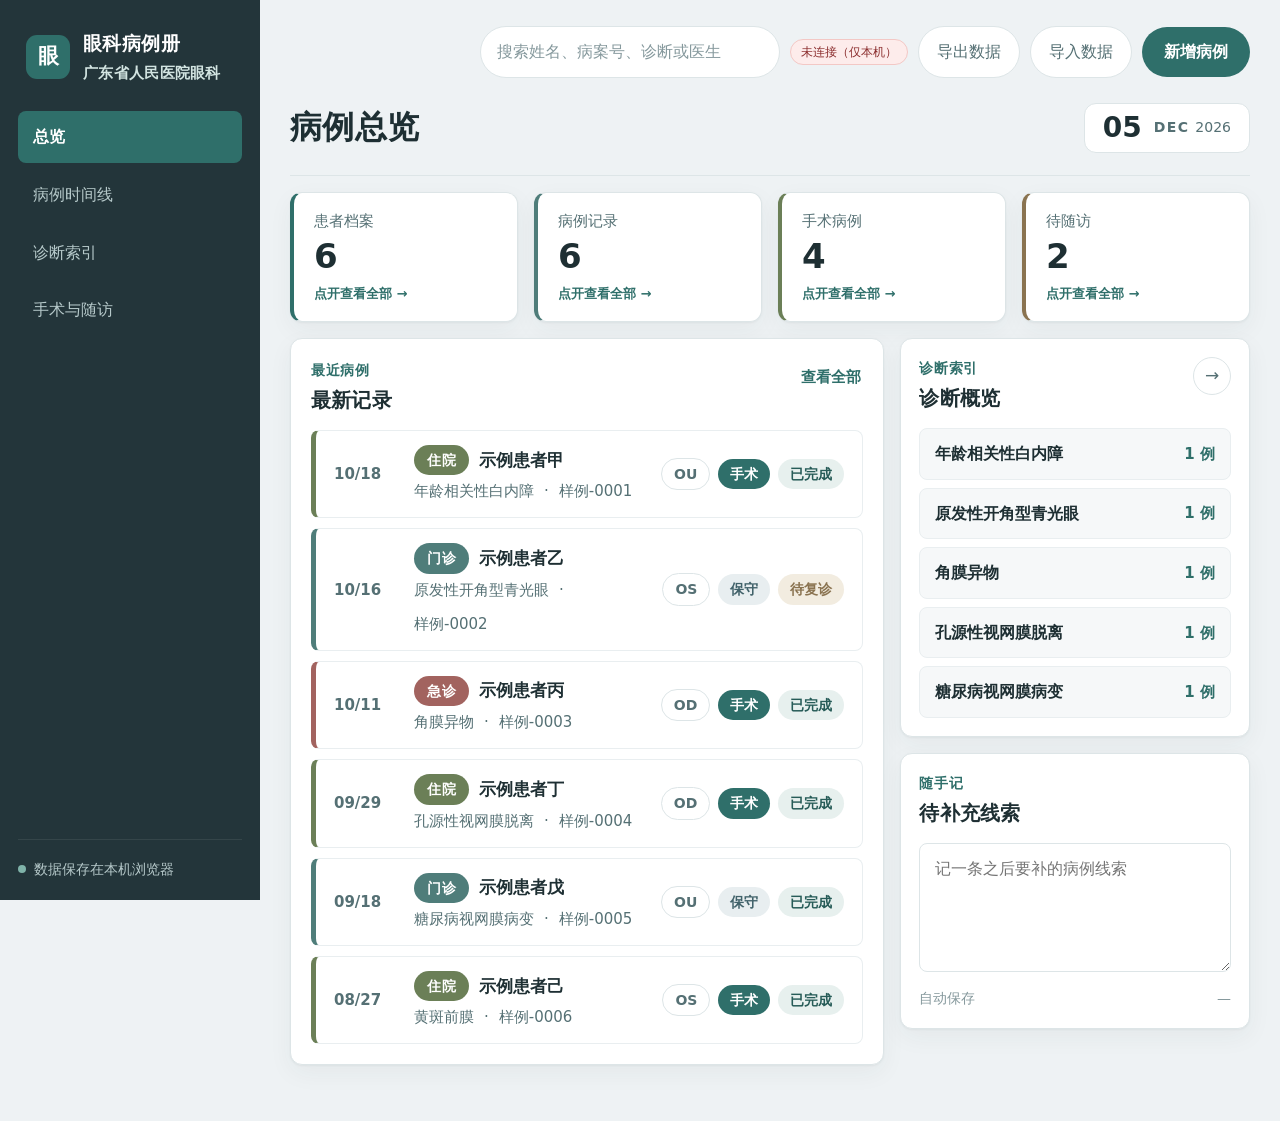
==== commit 65bc2559: "privacy: anonymize demo seed records (no real patient identifiers in public build)" ====
--- a/index.html
+++ b/index.html
@@ -5,12 +5,12 @@
     <meta name="viewport" content="width=device-width, initial-scale=1.0" />
     <meta name="theme-color" content="#eef2f4" />
     <title>眼科病例册 | 广东省人民医院眼科</title>
-    <link rel="stylesheet" href="./styles.css?v=57" />
-    <script src="./app.js?v=57" defer></script>
+    <link rel="stylesheet" href="./styles.css?v=58" />
+    <script src="./app.js?v=58" defer></script>
       <meta http-equiv="Cache-Control" content="no-cache, no-store, must-revalidate" />
     <meta http-equiv="Pragma" content="no-cache" />
     <meta http-equiv="Expires" content="0" />
-  <link rel="manifest" href="./manifest.webmanifest"><link rel="apple-touch-icon" href="./icon-192.png"><meta name="theme-color" content="#2f6fed"><meta name="apple-mobile-web-app-capable" content="yes"><meta name="apple-mobile-web-app-title" content="病例记录">
+  <link rel="manifest" href="./manifest.webmanifest"><link rel="apple-touch-icon" href="./icon-192.png"><meta name="theme-color" content="#2f6fed"><meta name="apple-mobile-web-app-capable" content="yes"><meta name="apple-mobile-web-app-title" content="病例记录">
 </head>
   <body>
     <div class="app-shell">
@@ -46,7 +46,7 @@
             <label class="global-search" aria-label="搜索病例或医生">
               <input id="globalSearch" type="search" placeholder="搜索姓名、病案号、诊断或医生" autocomplete="off" />
             </label>
-            <span id="syncStatus" class="sync-status is-busy" title="与电脑上的共享病例库自动同步，点一下可立即同步">正在连接…</span>
+            <span id="syncStatus" class="sync-status is-busy" title="与电脑上的共享病例库自动同步，点一下可立即同步">正在连接…</span>
           <button id="exportBtn" class="quiet-btn" type="button">导出数据</button>
             <button id="importBtn" class="quiet-btn" type="button" title="从电脑导出的 JSON 文件导入，用于换设备或同步">导入数据</button>
             <input id="importFile" class="hidden" type="file" accept=".json,application/json" />
@@ -219,7 +219,7 @@
         </div>
         <form id="recordForm">
           <input id="recordId" type="hidden" />
-          <div class="form-scroll">
+          <div class="form-scroll">
 <fieldset class="form-section" id="ocrSection">
 <legend>拍照 / 上传识别（打印病历、检查报告、PDF、Word）</legend>
 <div class="ocr-row">
@@ -409,6 +409,6 @@
       <option value="16"></option><option value="18"></option><option value="20"></option>
       <option value="22"></option><option value="25"></option><option value="28"></option><option value="30"></option>
     </datalist>
-  <script>if(location.protocol==="https:"&&navigator.serviceWorker){navigator.serviceWorker.register("./sw.js").catch(function(){});}</script>
+  <script>if(location.protocol==="https:"&&navigator.serviceWorker){navigator.serviceWorker.register("./sw.js").catch(function(){});}</script>
 </body>
 </html>
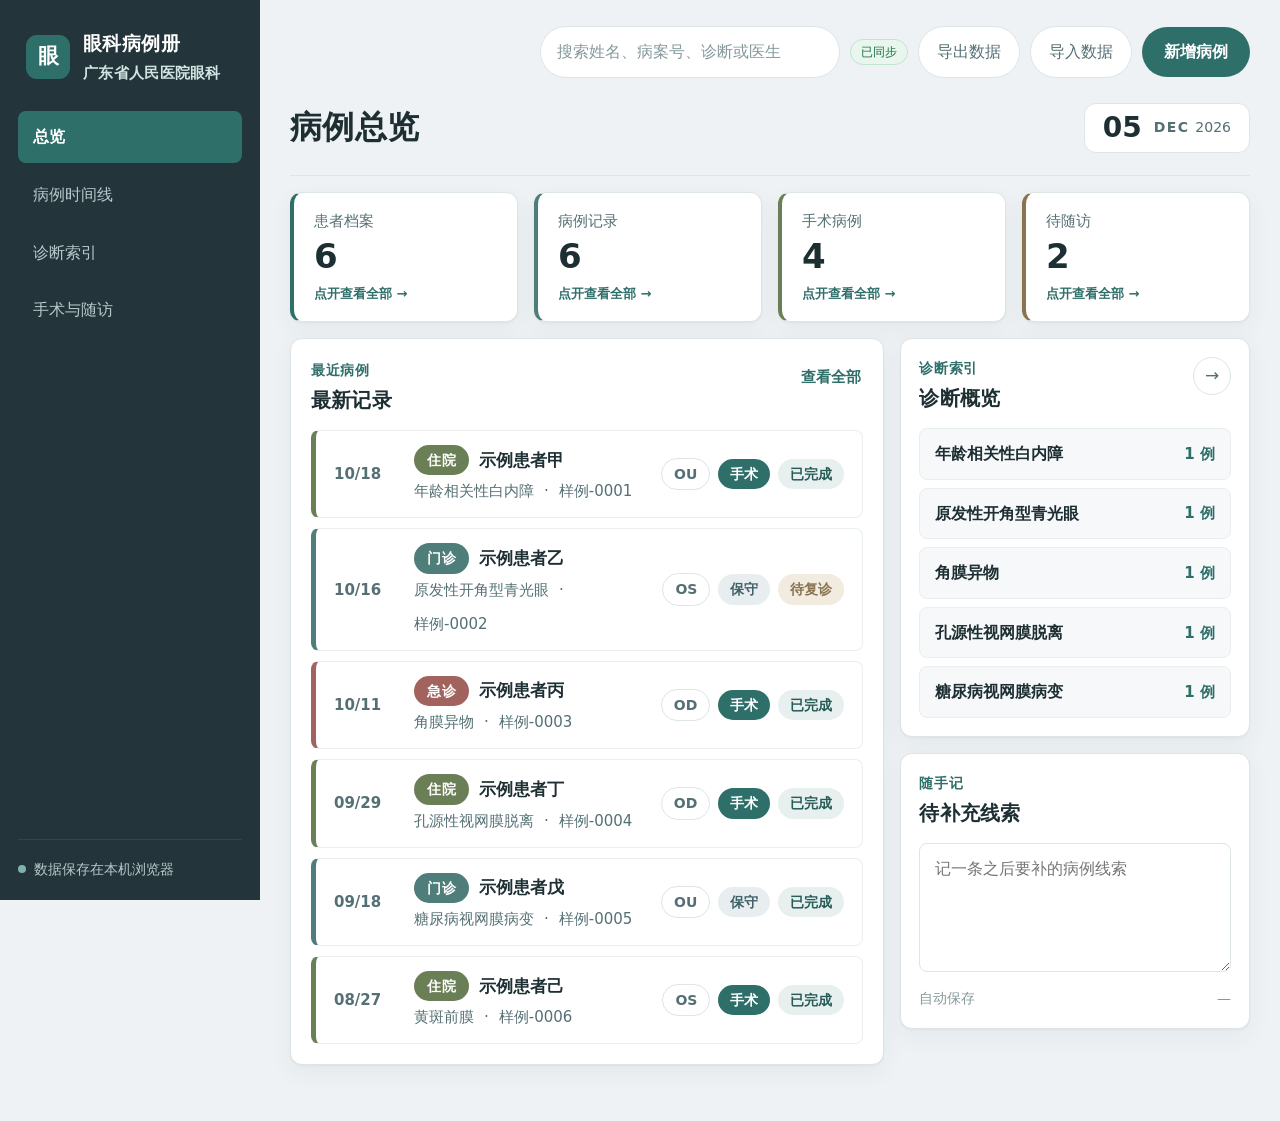
==== commit 7d4ba887: "sync: tolerate non-2xx from /api/* (hosted mode falls back to local) + server answers CORS preflight" ====
--- a/index.html
+++ b/index.html
@@ -5,8 +5,8 @@
     <meta name="viewport" content="width=device-width, initial-scale=1.0" />
     <meta name="theme-color" content="#eef2f4" />
     <title>眼科病例册 | 广东省人民医院眼科</title>
-    <link rel="stylesheet" href="./styles.css?v=58" />
-    <script src="./app.js?v=58" defer></script>
+    <link rel="stylesheet" href="./styles.css?v=60" />
+    <script src="./app.js?v=60" defer></script>
       <meta http-equiv="Cache-Control" content="no-cache, no-store, must-revalidate" />
     <meta http-equiv="Pragma" content="no-cache" />
     <meta http-equiv="Expires" content="0" />
